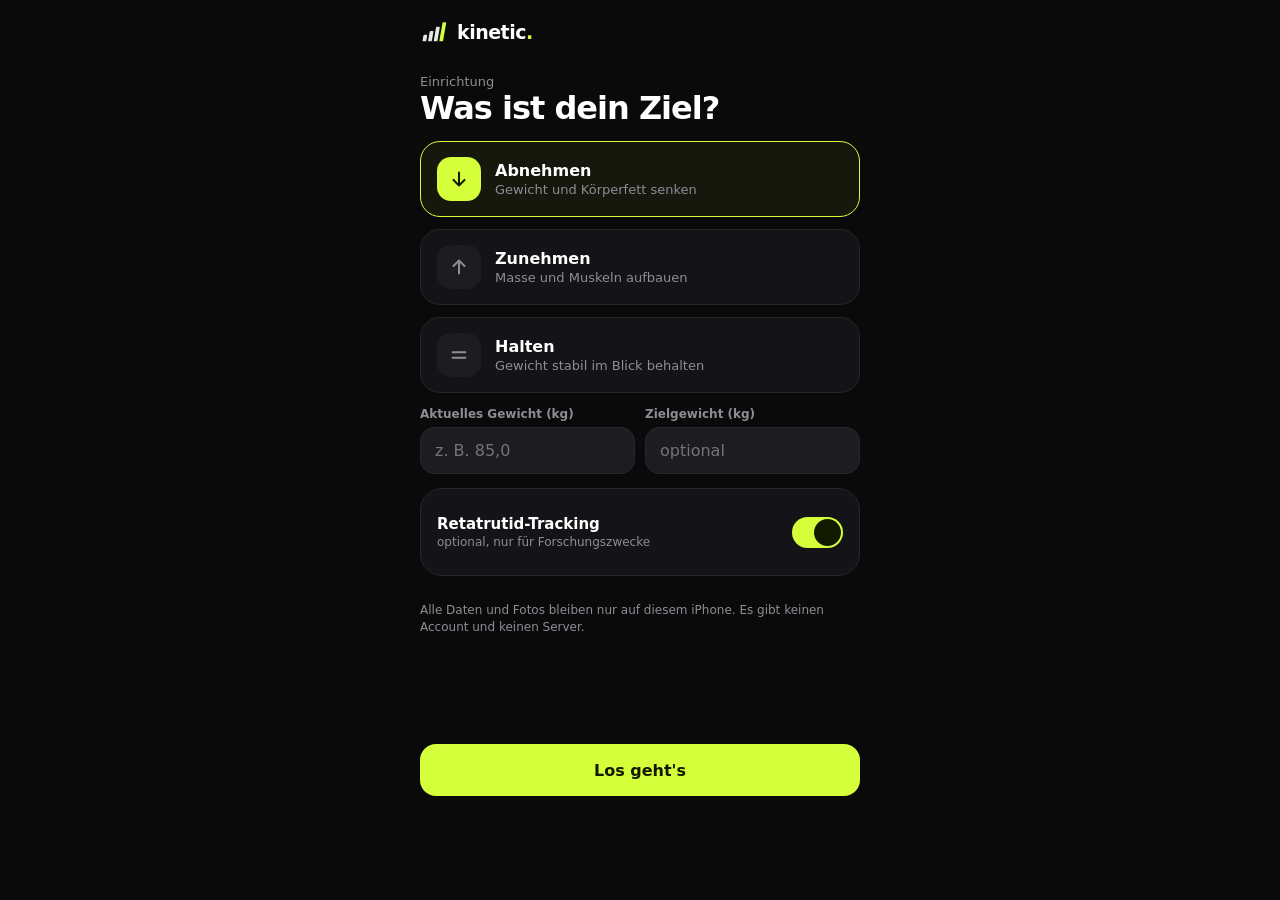
==== index.html @ 8476d857 "Add files via upload" ====
<!doctype html>
<html lang="de">
<head>
<meta charset="utf-8">
<meta name="viewport" content="width=device-width, initial-scale=1, viewport-fit=cover">
<meta name="apple-mobile-web-app-capable" content="yes">
<meta name="mobile-web-app-capable" content="yes">
<meta name="apple-mobile-web-app-status-bar-style" content="black-translucent">
<meta name="apple-mobile-web-app-title" content="Kinetic">
<meta name="theme-color" content="#0A0A0B">
<title>Kinetic</title>
<link rel="manifest" href="manifest.json">
<link rel="apple-touch-icon" href="icons/apple-touch-icon.png">
<link rel="icon" type="image/png" href="icons/icon-192.png">
<link rel="stylesheet" href="styles.css">
</head>
<body>
<div class="bg-glow"></div>
<main id="app"></main>
<nav id="tabs" class="tabbar"></nav>
<div id="sheet"></div>
<input type="file" id="ph-file" accept="image/*" hidden>
<input type="file" id="import-file" accept="application/json,.json" hidden>
<script src="app.js"></script>
</body>
</html>
---- styles.css ----
:root {
  --bg: #0A0A0B;
  --card: #141418;
  --card2: #1C1C21;
  --line: #26262B;
  --text: #FFFFFF;
  --muted: #8D8D95;
  --lime: #D4FF3A;
  --lime-ink: #141A00;
  --danger: #FF6B6B;
  --safe-t: env(safe-area-inset-top, 0px);
  --safe-b: env(safe-area-inset-bottom, 0px);
}

* { box-sizing: border-box; -webkit-tap-highlight-color: transparent; }
html, body {
  margin: 0; background: var(--bg); color: var(--text);
  font-family: -apple-system, BlinkMacSystemFont, "SF Pro Display", "Helvetica Neue", Inter, system-ui, sans-serif;
  -webkit-font-smoothing: antialiased; overscroll-behavior-y: none;
  font-variant-numeric: tabular-nums;
}
body { -webkit-user-select: none; user-select: none; }
input, textarea { -webkit-user-select: text; user-select: text; }
button { font: inherit; color: inherit; border: 0; background: none; cursor: pointer; padding: 0; }
a { color: var(--lime); text-decoration: none; }

input, textarea, select {
  font: inherit; font-size: 16px; color: var(--text); background: var(--card2);
  border: 1px solid var(--line); border-radius: 14px; padding: 13px 14px; width: 100%;
  outline: none; -webkit-appearance: none; appearance: none;
}
input:focus, textarea:focus { border-color: var(--lime); }
textarea { min-height: 110px; resize: vertical; }
input[type="date"] { min-height: 48px; }

.bg-glow {
  position: fixed; inset: 0; pointer-events: none; z-index: -1;
  background: radial-gradient(circle at 100% 0%, rgba(212,255,58,.13), transparent 48%);
}

.screen {
  padding: calc(var(--safe-t) + 18px) 20px calc(104px + var(--safe-b));
  min-height: 100vh; min-height: 100dvh;
  display: flex; flex-direction: column; gap: 14px;
  animation: fade .18s ease-out;
  max-width: 480px; margin: 0 auto;
}
/* Am PC: App als Handy-Spalte in der Mitte anzeigen */
@media (min-width: 600px) {
  .tabbar { max-width: 480px; margin: 0 auto; border-left: 1px solid #1C1C20; border-right: 1px solid #1C1C20; }
  .sheet { max-width: 480px; margin: 0 auto; }
  .toast { bottom: 110px; }
}
.top { display: flex; justify-content: space-between; align-items: center; gap: 12px; margin-bottom: 4px; }
h1 { margin: 0; font-size: 32px; font-weight: 800; letter-spacing: -1px; }
h2 { margin: 0; font-size: 22px; font-weight: 800; letter-spacing: -.5px; }
.sub { font-size: 13px; color: var(--muted); }
.label { font-size: 11px; letter-spacing: 1px; color: var(--muted); font-weight: 600; text-transform: uppercase; }
.muted { color: var(--muted); }
.lime { color: var(--lime); }

.card { background: var(--card); border: 1px solid var(--line); border-radius: 22px; padding: 18px; }
.card.tight { padding: 14px 16px; }
.stack { display: flex; flex-direction: column; gap: 12px; }
.row { display: flex; gap: 10px; align-items: center; }
.between { display: flex; justify-content: space-between; align-items: center; gap: 10px; }

.btn {
  height: 52px; border-radius: 16px; background: var(--lime); color: var(--lime-ink);
  font-weight: 700; font-size: 16px; width: 100%; display: flex; align-items: center; justify-content: center; gap: 8px;
  transition: transform .1s;
}
.btn:active, .icon-btn:active, .tab:active, .chip:active { transform: scale(.97); }
.btn.ghost { background: var(--card2); color: var(--text); border: 1px solid var(--line); }
.btn.danger { background: transparent; color: var(--danger); border: 1px solid #4A2326; }
.btn.small { height: 40px; font-size: 14px; width: auto; padding: 0 16px; border-radius: 12px; }
.btn[disabled] { opacity: .4; }
.icon-btn {
  width: 44px; height: 44px; border-radius: 14px; background: var(--card); border: 1px solid var(--line);
  display: flex; align-items: center; justify-content: center; flex: none;
}
.icon-btn svg { width: 22px; height: 22px; }
.link-btn { color: var(--lime); font-weight: 600; font-size: 14px; min-height: 44px; display: inline-flex; align-items: center; }

/* Hero numbers */
.hero { display: flex; align-items: flex-start; color: var(--lime); }
.hero .n { font-size: 88px; font-weight: 800; letter-spacing: -5px; line-height: .86; }
.hero .p { font-size: 36px; font-weight: 800; line-height: 1; margin-left: 3px; }
.weight-big { display: flex; align-items: baseline; gap: 8px; }
.weight-big input {
  font-size: 54px; font-weight: 800; letter-spacing: -2px; background: none; border: 0; padding: 0;
  width: 100%; color: var(--text); line-height: 1.05;
}
.weight-big span { font-size: 20px; font-weight: 600; color: var(--muted); }

.stats3 { display: grid; grid-template-columns: repeat(3, minmax(0, 1fr)); gap: 10px; }
.stat { background: var(--card); border: 1px solid var(--line); border-radius: 16px; padding: 12px 13px; min-width: 0; }
.stat b { display: block; font-size: 18px; font-weight: 700; white-space: nowrap; }
.stat span { font-size: 12px; color: var(--muted); }
.strip { display: flex; }
.strip > div { flex: 1; min-width: 0; }
.strip > div + div { border-left: 1px solid var(--line); padding-left: 16px; }
.strip b { display: block; font-size: 17px; font-weight: 700; margin-top: 3px; }

.pills { display: flex; gap: 4px; background: var(--card); border-radius: 99px; padding: 4px; border: 1px solid var(--line); }
.pill { height: 34px; padding: 0 13px; border-radius: 99px; font-size: 13px; font-weight: 600; color: var(--muted); }
.pill.on { background: var(--lime); color: var(--lime-ink); }
.seg { display: flex; background: var(--card); border: 1px solid var(--line); border-radius: 14px; padding: 4px; }
.seg button { flex: 1; height: 40px; border-radius: 10px; font-size: 14px; font-weight: 600; color: var(--muted); }
.seg button.on { background: var(--card2); color: var(--text); border: 1px solid var(--line); }

.chips { display: flex; gap: 8px; overflow-x: auto; scrollbar-width: none; margin: 0 -20px; padding: 0 20px; }
.chips::-webkit-scrollbar { display: none; }
.chip {
  flex: none; height: 38px; padding: 0 15px; border-radius: 99px; border: 1px solid var(--line);
  background: var(--card); color: var(--muted); font-size: 13px; font-weight: 600;
}
.chip.on { border-color: var(--lime); color: var(--lime); background: rgba(212,255,58,.08); }

.progress { height: 8px; border-radius: 99px; background: var(--line); overflow: hidden; }
.progress i { display: block; height: 100%; background: var(--lime); border-radius: 99px; }

/* Tab bar */
.tabbar {
  position: fixed; left: 0; right: 0; bottom: 0; z-index: 10; display: flex;
  background: rgba(10,10,11,.86); backdrop-filter: blur(20px); -webkit-backdrop-filter: blur(20px);
  border-top: 1px solid #1C1C20; padding: 6px 6px calc(6px + var(--safe-b));
}
.tabbar:empty { display: none; }
.tab {
  flex: 1; display: flex; flex-direction: column; align-items: center; justify-content: center; gap: 3px;
  font-size: 10.5px; font-weight: 600; color: var(--muted); min-height: 50px;
}
.tab.on { color: var(--lime); }
.tab svg { width: 24px; height: 24px; }

/* Chart */
.chart-wrap { margin: 0 -20px; touch-action: pan-y; }
.chart-wrap svg { display: block; width: 100%; height: auto; }
.mini-chart svg { display: block; width: 100%; height: auto; }

/* Sheets */
.sheet-bg {
  position: fixed; inset: 0; background: rgba(0,0,0,.62); z-index: 20;
  display: flex; align-items: flex-end; animation: fade .2s;
}
.sheet {
  background: #111114; border: 1px solid var(--line); border-bottom: 0;
  border-top-left-radius: 28px; border-top-right-radius: 28px; width: 100%;
  max-height: 92vh; max-height: 92dvh; overflow-y: auto; -webkit-overflow-scrolling: touch;
  padding: 10px 20px calc(24px + var(--safe-b)); animation: up .28s cubic-bezier(.2,.9,.3,1);
  display: flex; flex-direction: column; gap: 14px;
}
.grab { width: 40px; height: 5px; border-radius: 3px; background: #3A3A42; margin: 0 auto 2px; flex: none; }
@keyframes up { from { transform: translateY(100%); } }
@keyframes fade { from { opacity: 0; } }

/* Photos */
.photo-grid { display: grid; grid-template-columns: repeat(3, minmax(0, 1fr)); gap: 8px; }
.ph {
  aspect-ratio: 3 / 4; border-radius: 14px; overflow: hidden; background: var(--card);
  border: 1px solid var(--line); position: relative; display: block; width: 100%;
}
.ph img { width: 100%; height: 100%; object-fit: cover; display: block; }
.ph span {
  position: absolute; left: 6px; bottom: 6px; font-size: 10px; font-weight: 700;
  background: rgba(10,10,11,.78); padding: 3px 7px; border-radius: 99px; color: #fff;
}
.ph.add { border: 1px dashed var(--lime); color: var(--lime); display: flex; flex-direction: column; align-items: center; justify-content: center; gap: 6px; font-size: 12px; font-weight: 600; }
.ph.add svg { width: 24px; height: 24px; }
.compare { display: grid; grid-template-columns: 1fr 1fr; gap: 8px; }
.compare .ph span.after { background: var(--lime); color: var(--lime-ink); }
.viewer img { width: 100%; border-radius: 18px; display: block; max-height: 60vh; object-fit: contain; background: #000; }

.list-row { display: flex; justify-content: space-between; align-items: center; gap: 10px; padding: 12px 0; border-bottom: 1px solid var(--line); font-size: 15px; }
.list-row:last-child { border-bottom: 0; }
.x-btn { width: 36px; height: 36px; border-radius: 10px; color: var(--muted); display: flex; align-items: center; justify-content: center; flex: none; }
.x-btn svg { width: 18px; height: 18px; }

.toast {
  position: fixed; left: 50%; bottom: calc(96px + var(--safe-b)); transform: translateX(-50%);
  background: #fff; color: #0A0A0B; font-weight: 700; font-size: 14px; padding: 12px 18px;
  border-radius: 99px; z-index: 40; animation: fade .2s; white-space: nowrap;
}
.empty { color: var(--muted); font-size: 14px; text-align: center; padding: 22px 10px; line-height: 1.45; }

.switch { width: 51px; height: 31px; border-radius: 16px; background: #3A3A42; position: relative; flex: none; transition: background .2s; }
.switch::after { content: ""; position: absolute; top: 2px; left: 2px; width: 27px; height: 27px; border-radius: 50%; background: #fff; transition: left .2s; }
.switch.on { background: var(--lime); }
.switch.on::after { left: 22px; background: var(--lime-ink); }
.setting { display: flex; justify-content: space-between; align-items: center; gap: 14px; padding: 12px 0; border-bottom: 1px solid var(--line); }
.setting:last-child { border-bottom: 0; }
.setting b { display: block; font-size: 15px; font-weight: 600; }
.setting small { display: block; font-size: 12px; color: var(--muted); margin-top: 2px; }

.goal-opt {
  display: flex; align-items: center; gap: 14px; text-align: left; width: 100%;
  background: var(--card); border: 1px solid var(--line); border-radius: 20px; padding: 15px 16px;
}
.goal-opt.on { border-color: var(--lime); background: rgba(212,255,58,.06); }
.goal-opt .ic { width: 44px; height: 44px; border-radius: 14px; background: var(--card2); display: flex; align-items: center; justify-content: center; color: var(--muted); flex: none; }
.goal-opt.on .ic { background: var(--lime); color: var(--lime-ink); }
.goal-opt .ic svg { width: 22px; height: 22px; }
.goal-opt b { display: block; font-size: 16px; }
.goal-opt small { display: block; font-size: 13px; color: var(--muted); margin-top: 2px; }

.field { display: flex; flex-direction: column; gap: 6px; min-width: 0; }
.field label { font-size: 12px; color: var(--muted); font-weight: 600; }
.grid2 { display: grid; grid-template-columns: repeat(2, minmax(0, 1fr)); gap: 10px; }

.check { width: 34px; height: 34px; border-radius: 50%; border: 2px solid #3A3A42; display: flex; align-items: center; justify-content: center; flex: none; }
.check.done { background: var(--lime); border-color: var(--lime); color: var(--lime-ink); }
.check svg { width: 18px; height: 18px; }
.weekbars { display: flex; gap: 5px; }
.weekbars i { flex: 1; height: 28px; border-radius: 7px; background: var(--line); }
.weekbars i.full { background: var(--lime); }
.weekbars i.part { background: #5E6B24; }

.brand { display: flex; align-items: center; gap: 9px; font-size: 19px; font-weight: 800; letter-spacing: -.5px; }
.brand svg { width: 28px; height: 28px; }
.share-preview { width: 62%; margin: 0 auto; border-radius: 18px; display: block; border: 1px solid var(--line); }
.note { font-size: 12px; color: var(--muted); line-height: 1.45; }
.study h3 { margin: 0; font-size: 16px; }
.study p { margin: 0; font-size: 14px; line-height: 1.45; color: #C9C9CF; white-space: pre-wrap; }
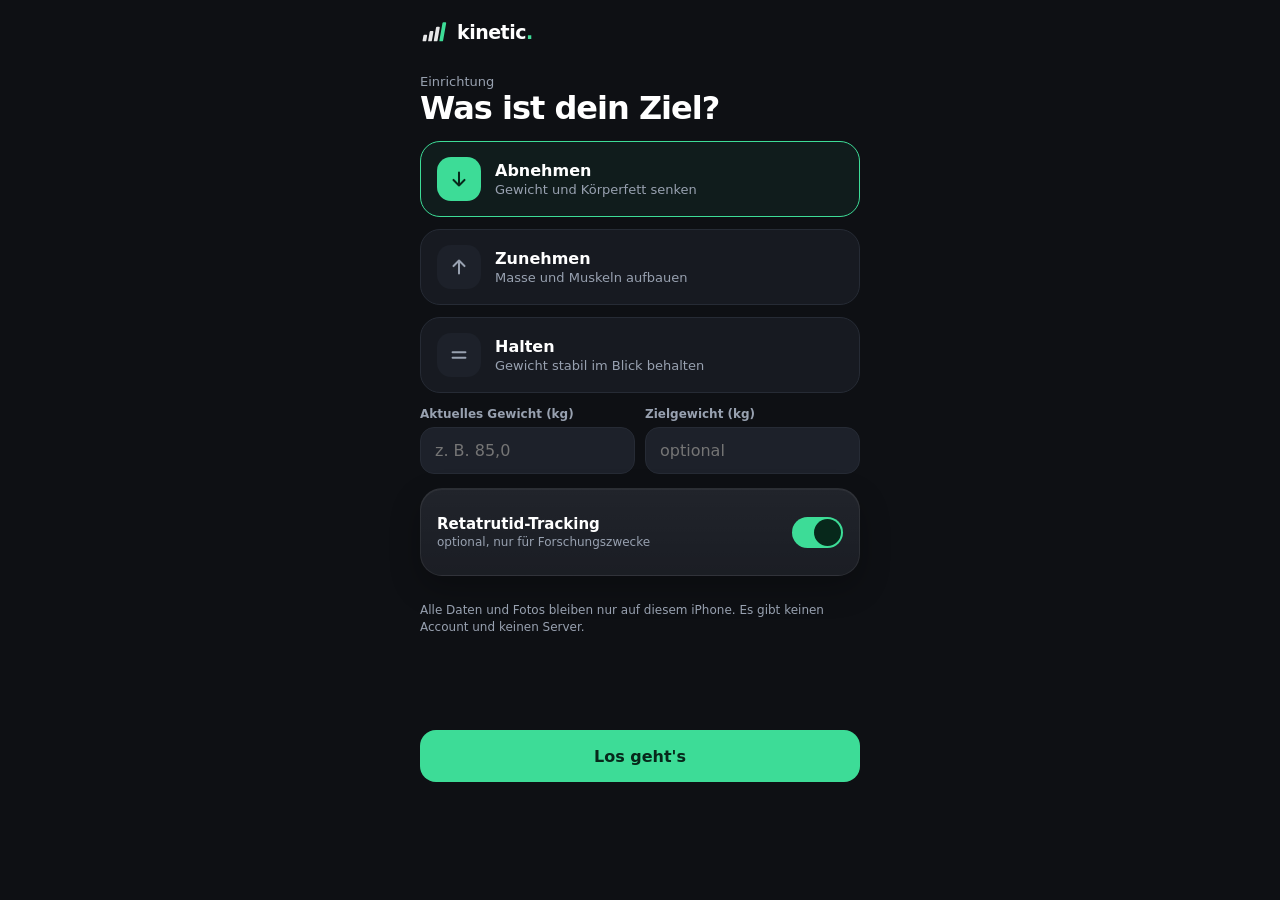
==== commit fe82d6e3: "Home in Mint" ====
--- a/index.html
+++ b/index.html
@@ -7,11 +7,11 @@
 <meta name="mobile-web-app-capable" content="yes">
 <meta name="apple-mobile-web-app-status-bar-style" content="black-translucent">
 <meta name="apple-mobile-web-app-title" content="Kinetic">
-<meta name="theme-color" content="#0A0A0B">
+<meta name="theme-color" content="#0E1014">
 <title>Kinetic</title>
 <link rel="manifest" href="manifest.json">
-<link rel="apple-touch-icon" href="icons/apple-touch-icon.png">
-<link rel="icon" type="image/png" href="icons/icon-192.png">
+<link rel="apple-touch-icon" href="apple-touch-icon.png">
+<link rel="icon" type="image/png" href="icon-192.png">
 <link rel="stylesheet" href="styles.css">
 </head>
 <body>
--- a/styles.css
+++ b/styles.css
@@ -1,12 +1,12 @@
 :root {
-  --bg: #0A0A0B;
-  --card: #141418;
-  --card2: #1C1C21;
-  --line: #26262B;
+  --bg: #0E1014;
+  --card: #171A21;
+  --card2: #1D212A;
+  --line: #262B35;
   --text: #FFFFFF;
-  --muted: #8D8D95;
-  --lime: #D4FF3A;
-  --lime-ink: #141A00;
+  --muted: #98A1B0;
+  --lime: #3DDC97;
+  --lime-ink: #07281B;
   --danger: #FF6B6B;
   --safe-t: env(safe-area-inset-top, 0px);
   --safe-b: env(safe-area-inset-bottom, 0px);
@@ -35,11 +35,11 @@
 
 .bg-glow {
   position: fixed; inset: 0; pointer-events: none; z-index: -1;
-  background: radial-gradient(circle at 100% 0%, rgba(212,255,58,.13), transparent 48%);
+  background: radial-gradient(circle at 100% 0%, rgba(61,220,151,.13), transparent 48%);
 }
 
 .screen {
-  padding: calc(var(--safe-t) + 18px) 20px calc(104px + var(--safe-b));
+  padding: calc(var(--safe-t) + 18px) 20px calc(118px + var(--safe-b));
   min-height: 100vh; min-height: 100dvh;
   display: flex; flex-direction: column; gap: 14px;
   animation: fade .18s ease-out;
@@ -47,7 +47,7 @@
 }
 /* Am PC: App als Handy-Spalte in der Mitte anzeigen */
 @media (min-width: 600px) {
-  .tabbar { max-width: 480px; margin: 0 auto; border-left: 1px solid #1C1C20; border-right: 1px solid #1C1C20; }
+  .tabbar { max-width: 448px; margin: 0 auto; }
   .sheet { max-width: 480px; margin: 0 auto; }
   .toast { bottom: 110px; }
 }
@@ -59,7 +59,17 @@
 .muted { color: var(--muted); }
 .lime { color: var(--lime); }
 
-.card { background: var(--card); border: 1px solid var(--line); border-radius: 22px; padding: 18px; }
+/* Glas-Karten (CapitalFlow-Stil, Kinetic-Farben) */
+.card {
+  background: linear-gradient(180deg, rgba(255,255,255,.045), rgba(255,255,255,.015)), var(--card);
+  border: 1px solid rgba(255,255,255,.07); border-radius: 22px; padding: 18px;
+  box-shadow: inset 0 1px 0 rgba(255,255,255,.05), 0 12px 30px rgba(0,0,0,.25);
+}
+.card.glow {
+  border-color: rgba(61,220,151,.28);
+  background: radial-gradient(120% 90% at 100% 0%, rgba(61,220,151,.16), transparent 55%), linear-gradient(180deg, rgba(255,255,255,.045), rgba(255,255,255,.015)), var(--card);
+  box-shadow: inset 0 1px 0 rgba(255,255,255,.06), 0 16px 40px rgba(61,220,151,.08), 0 12px 30px rgba(0,0,0,.3);
+}
 .card.tight { padding: 14px 16px; }
 .stack { display: flex; flex-direction: column; gap: 12px; }
 .row { display: flex; gap: 10px; align-items: center; }
@@ -94,7 +104,11 @@
 .weight-big span { font-size: 20px; font-weight: 600; color: var(--muted); }
 
 .stats3 { display: grid; grid-template-columns: repeat(3, minmax(0, 1fr)); gap: 10px; }
-.stat { background: var(--card); border: 1px solid var(--line); border-radius: 16px; padding: 12px 13px; min-width: 0; }
+.stat {
+  background: linear-gradient(180deg, rgba(255,255,255,.045), rgba(255,255,255,.015)), var(--card);
+  border: 1px solid rgba(255,255,255,.07); border-radius: 18px; padding: 13px 13px; min-width: 0;
+  box-shadow: inset 0 1px 0 rgba(255,255,255,.05);
+}
 .stat b { display: block; font-size: 18px; font-weight: 700; white-space: nowrap; }
 .stat span { font-size: 12px; color: var(--muted); }
 .strip { display: flex; }
@@ -115,24 +129,34 @@
   flex: none; height: 38px; padding: 0 15px; border-radius: 99px; border: 1px solid var(--line);
   background: var(--card); color: var(--muted); font-size: 13px; font-weight: 600;
 }
-.chip.on { border-color: var(--lime); color: var(--lime); background: rgba(212,255,58,.08); }
+.chip.on { border-color: var(--lime); color: var(--lime); background: rgba(61,220,151,.08); }
 
 .progress { height: 8px; border-radius: 99px; background: var(--line); overflow: hidden; }
 .progress i { display: block; height: 100%; background: var(--lime); border-radius: 99px; }
 
 /* Tab bar */
+/* Schwebende Glas-Leiste */
 .tabbar {
-  position: fixed; left: 0; right: 0; bottom: 0; z-index: 10; display: flex;
-  background: rgba(10,10,11,.86); backdrop-filter: blur(20px); -webkit-backdrop-filter: blur(20px);
-  border-top: 1px solid #1C1C20; padding: 6px 6px calc(6px + var(--safe-b));
+  position: fixed; left: 16px; right: 16px; bottom: calc(10px + var(--safe-b)); z-index: 10;
+  display: flex; gap: 2px; padding: 6px; border-radius: 28px;
+  background: rgba(23,26,33,.72);
+  backdrop-filter: blur(24px) saturate(160%); -webkit-backdrop-filter: blur(24px) saturate(160%);
+  border: 1px solid rgba(255,255,255,.08);
+  box-shadow: inset 0 1px 0 rgba(255,255,255,.07), 0 18px 40px rgba(0,0,0,.55);
 }
 .tabbar:empty { display: none; }
 .tab {
   flex: 1; display: flex; flex-direction: column; align-items: center; justify-content: center; gap: 3px;
-  font-size: 10.5px; font-weight: 600; color: var(--muted); min-height: 50px;
-}
-.tab.on { color: var(--lime); }
-.tab svg { width: 24px; height: 24px; }
+  font-size: 10.5px; font-weight: 600; color: var(--muted); min-height: 54px; border-radius: 22px;
+  transition: background .2s, color .2s;
+}
+.tab.on {
+  color: var(--lime);
+  background: linear-gradient(180deg, rgba(61,220,151,.20), rgba(61,220,151,.08));
+  box-shadow: inset 0 0 0 1px rgba(61,220,151,.25), 0 6px 20px rgba(61,220,151,.18);
+}
+.tab.on svg { filter: drop-shadow(0 0 6px rgba(61,220,151,.6)); }
+.tab svg { width: 23px; height: 23px; }
 
 /* Chart */
 .chart-wrap { margin: 0 -20px; touch-action: pan-y; }
@@ -151,7 +175,7 @@
   padding: 10px 20px calc(24px + var(--safe-b)); animation: up .28s cubic-bezier(.2,.9,.3,1);
   display: flex; flex-direction: column; gap: 14px;
 }
-.grab { width: 40px; height: 5px; border-radius: 3px; background: #3A3A42; margin: 0 auto 2px; flex: none; }
+.grab { width: 40px; height: 5px; border-radius: 3px; background: #3A4150; margin: 0 auto 2px; flex: none; }
 @keyframes up { from { transform: translateY(100%); } }
 @keyframes fade { from { opacity: 0; } }
 
@@ -164,7 +188,7 @@
 .ph img { width: 100%; height: 100%; object-fit: cover; display: block; }
 .ph span {
   position: absolute; left: 6px; bottom: 6px; font-size: 10px; font-weight: 700;
-  background: rgba(10,10,11,.78); padding: 3px 7px; border-radius: 99px; color: #fff;
+  background: rgba(14,16,20,.78); padding: 3px 7px; border-radius: 99px; color: #fff;
 }
 .ph.add { border: 1px dashed var(--lime); color: var(--lime); display: flex; flex-direction: column; align-items: center; justify-content: center; gap: 6px; font-size: 12px; font-weight: 600; }
 .ph.add svg { width: 24px; height: 24px; }
@@ -179,12 +203,12 @@
 
 .toast {
   position: fixed; left: 50%; bottom: calc(96px + var(--safe-b)); transform: translateX(-50%);
-  background: #fff; color: #0A0A0B; font-weight: 700; font-size: 14px; padding: 12px 18px;
+  background: #fff; color: #0E1014; font-weight: 700; font-size: 14px; padding: 12px 18px;
   border-radius: 99px; z-index: 40; animation: fade .2s; white-space: nowrap;
 }
 .empty { color: var(--muted); font-size: 14px; text-align: center; padding: 22px 10px; line-height: 1.45; }
 
-.switch { width: 51px; height: 31px; border-radius: 16px; background: #3A3A42; position: relative; flex: none; transition: background .2s; }
+.switch { width: 51px; height: 31px; border-radius: 16px; background: #3A4150; position: relative; flex: none; transition: background .2s; }
 .switch::after { content: ""; position: absolute; top: 2px; left: 2px; width: 27px; height: 27px; border-radius: 50%; background: #fff; transition: left .2s; }
 .switch.on { background: var(--lime); }
 .switch.on::after { left: 22px; background: var(--lime-ink); }
@@ -197,7 +221,7 @@
   display: flex; align-items: center; gap: 14px; text-align: left; width: 100%;
   background: var(--card); border: 1px solid var(--line); border-radius: 20px; padding: 15px 16px;
 }
-.goal-opt.on { border-color: var(--lime); background: rgba(212,255,58,.06); }
+.goal-opt.on { border-color: var(--lime); background: rgba(61,220,151,.06); }
 .goal-opt .ic { width: 44px; height: 44px; border-radius: 14px; background: var(--card2); display: flex; align-items: center; justify-content: center; color: var(--muted); flex: none; }
 .goal-opt.on .ic { background: var(--lime); color: var(--lime-ink); }
 .goal-opt .ic svg { width: 22px; height: 22px; }
@@ -208,13 +232,13 @@
 .field label { font-size: 12px; color: var(--muted); font-weight: 600; }
 .grid2 { display: grid; grid-template-columns: repeat(2, minmax(0, 1fr)); gap: 10px; }
 
-.check { width: 34px; height: 34px; border-radius: 50%; border: 2px solid #3A3A42; display: flex; align-items: center; justify-content: center; flex: none; }
+.check { width: 34px; height: 34px; border-radius: 50%; border: 2px solid #3A4150; display: flex; align-items: center; justify-content: center; flex: none; }
 .check.done { background: var(--lime); border-color: var(--lime); color: var(--lime-ink); }
 .check svg { width: 18px; height: 18px; }
 .weekbars { display: flex; gap: 5px; }
 .weekbars i { flex: 1; height: 28px; border-radius: 7px; background: var(--line); }
 .weekbars i.full { background: var(--lime); }
-.weekbars i.part { background: #5E6B24; }
+.weekbars i.part { background: #1F5C44; }
 
 .brand { display: flex; align-items: center; gap: 9px; font-size: 19px; font-weight: 800; letter-spacing: -.5px; }
 .brand svg { width: 28px; height: 28px; }
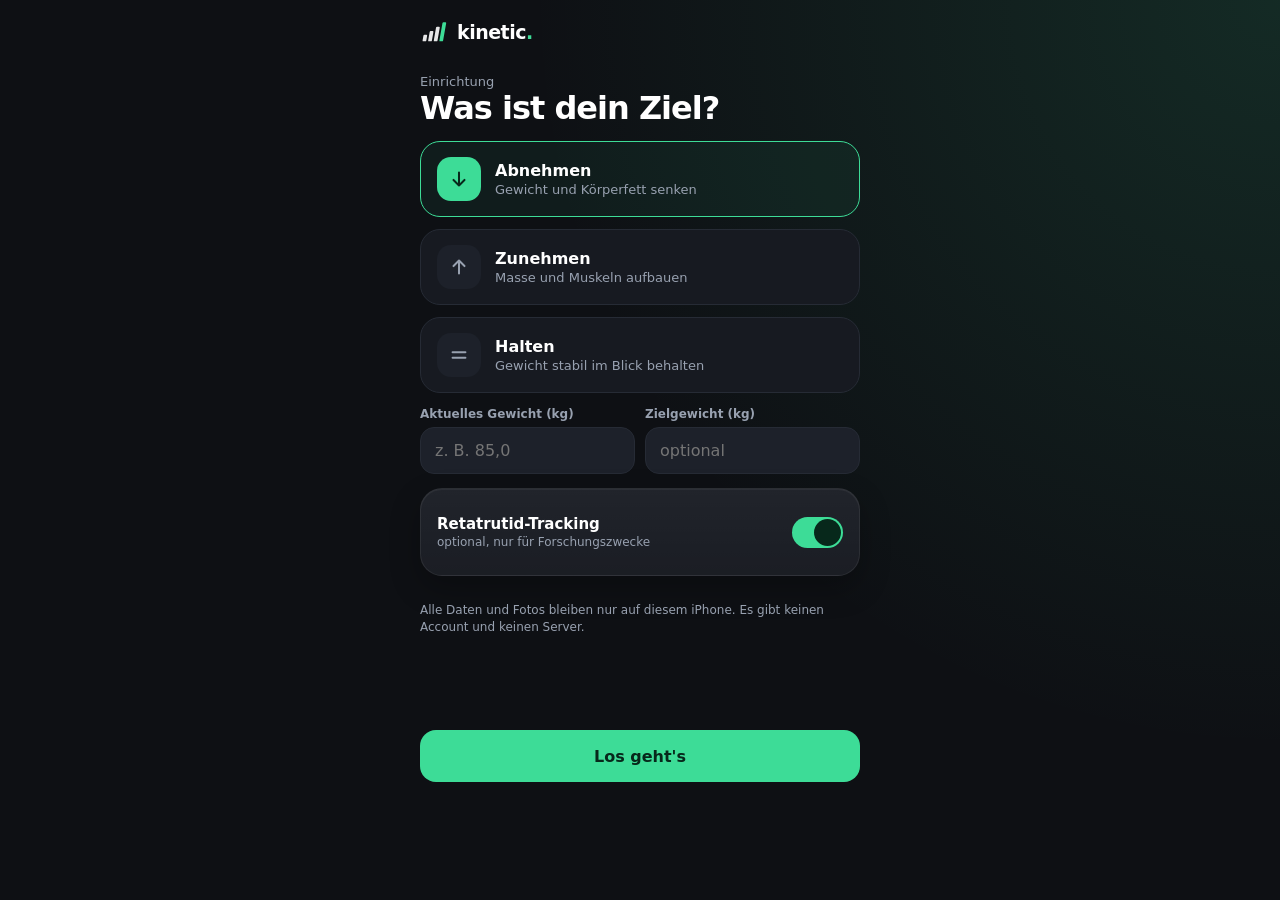
==== commit 99b6213f: "Home: Swipe, Sheets, kein Zoom" ====
--- a/index.html
+++ b/index.html
@@ -2,7 +2,7 @@
 <html lang="de">
 <head>
 <meta charset="utf-8">
-<meta name="viewport" content="width=device-width, initial-scale=1, viewport-fit=cover">
+<meta name="viewport" content="width=device-width, initial-scale=1, maximum-scale=1, user-scalable=no, viewport-fit=cover">
 <meta name="apple-mobile-web-app-capable" content="yes">
 <meta name="mobile-web-app-capable" content="yes">
 <meta name="apple-mobile-web-app-status-bar-style" content="black-translucent">
--- a/styles.css
+++ b/styles.css
@@ -16,10 +16,19 @@
 html, body {
   margin: 0; background: var(--bg); color: var(--text);
   font-family: -apple-system, BlinkMacSystemFont, "SF Pro Display", "Helvetica Neue", Inter, system-ui, sans-serif;
-  -webkit-font-smoothing: antialiased; overscroll-behavior-y: none;
-  font-variant-numeric: tabular-nums;
+  -webkit-font-smoothing: antialiased; overscroll-behavior: none;
+  font-variant-numeric: tabular-nums; -webkit-text-size-adjust: 100%;
+  touch-action: manipulation;          /* kein Doppeltipp-Zoom */
+}
+/* Seite selbst steht fest, nur #app scrollt: kein Gummiband-Effekt */
+html, body { position: fixed; inset: 0; overflow: hidden; height: 100%; }
+#app {
+  position: fixed; inset: 0; overflow-y: auto; overflow-x: hidden;
+  -webkit-overflow-scrolling: touch; overscroll-behavior: none;
 }
 body { -webkit-user-select: none; user-select: none; }
+* { touch-action: manipulation; }
+.chart-wrap, .chart-wrap * { touch-action: pan-y; }
 input, textarea { -webkit-user-select: text; user-select: text; }
 button { font: inherit; color: inherit; border: 0; background: none; cursor: pointer; padding: 0; }
 a { color: var(--lime); text-decoration: none; }
@@ -42,9 +51,13 @@
   padding: calc(var(--safe-t) + 18px) 20px calc(118px + var(--safe-b));
   min-height: 100vh; min-height: 100dvh;
   display: flex; flex-direction: column; gap: 14px;
-  animation: fade .18s ease-out;
   max-width: 480px; margin: 0 auto;
 }
+.screen.in-right { animation: inRight .26s cubic-bezier(.2,.9,.3,1); }
+.screen.in-left { animation: inLeft .26s cubic-bezier(.2,.9,.3,1); }
+.screen.in-fade { animation: fade .18s ease-out; }
+@keyframes inRight { from { transform: translateX(28px); opacity: 0; } }
+@keyframes inLeft { from { transform: translateX(-28px); opacity: 0; } }
 /* Am PC: App als Handy-Spalte in der Mitte anzeigen */
 @media (min-width: 600px) {
   .tabbar { max-width: 448px; margin: 0 auto; }
@@ -175,6 +188,11 @@
   padding: 10px 20px calc(24px + var(--safe-b)); animation: up .28s cubic-bezier(.2,.9,.3,1);
   display: flex; flex-direction: column; gap: 14px;
 }
+.sheet { overscroll-behavior: contain; will-change: transform; }
+.sheet.dragging { animation: none; transition: none; }
+.sheet.snap { animation: none; transition: transform .24s cubic-bezier(.2,.9,.3,1); }
+.sheet-bg.closing { transition: background .24s; background: rgba(0,0,0,0); }
+.grab-zone { padding: 6px 0 4px; margin: -10px -20px 0; touch-action: none; }
 .grab { width: 40px; height: 5px; border-radius: 3px; background: #3A4150; margin: 0 auto 2px; flex: none; }
 @keyframes up { from { transform: translateY(100%); } }
 @keyframes fade { from { opacity: 0; } }
@@ -242,6 +260,8 @@
 
 .brand { display: flex; align-items: center; gap: 9px; font-size: 19px; font-weight: 800; letter-spacing: -.5px; }
 .brand svg { width: 28px; height: 28px; }
+.brand.big { gap: 12px; font-size: 32px; letter-spacing: -1px; }
+.brand.big svg { width: 44px; height: 44px; }
 .share-preview { width: 62%; margin: 0 auto; border-radius: 18px; display: block; border: 1px solid var(--line); }
 .note { font-size: 12px; color: var(--muted); line-height: 1.45; }
 .study h3 { margin: 0; font-size: 16px; }
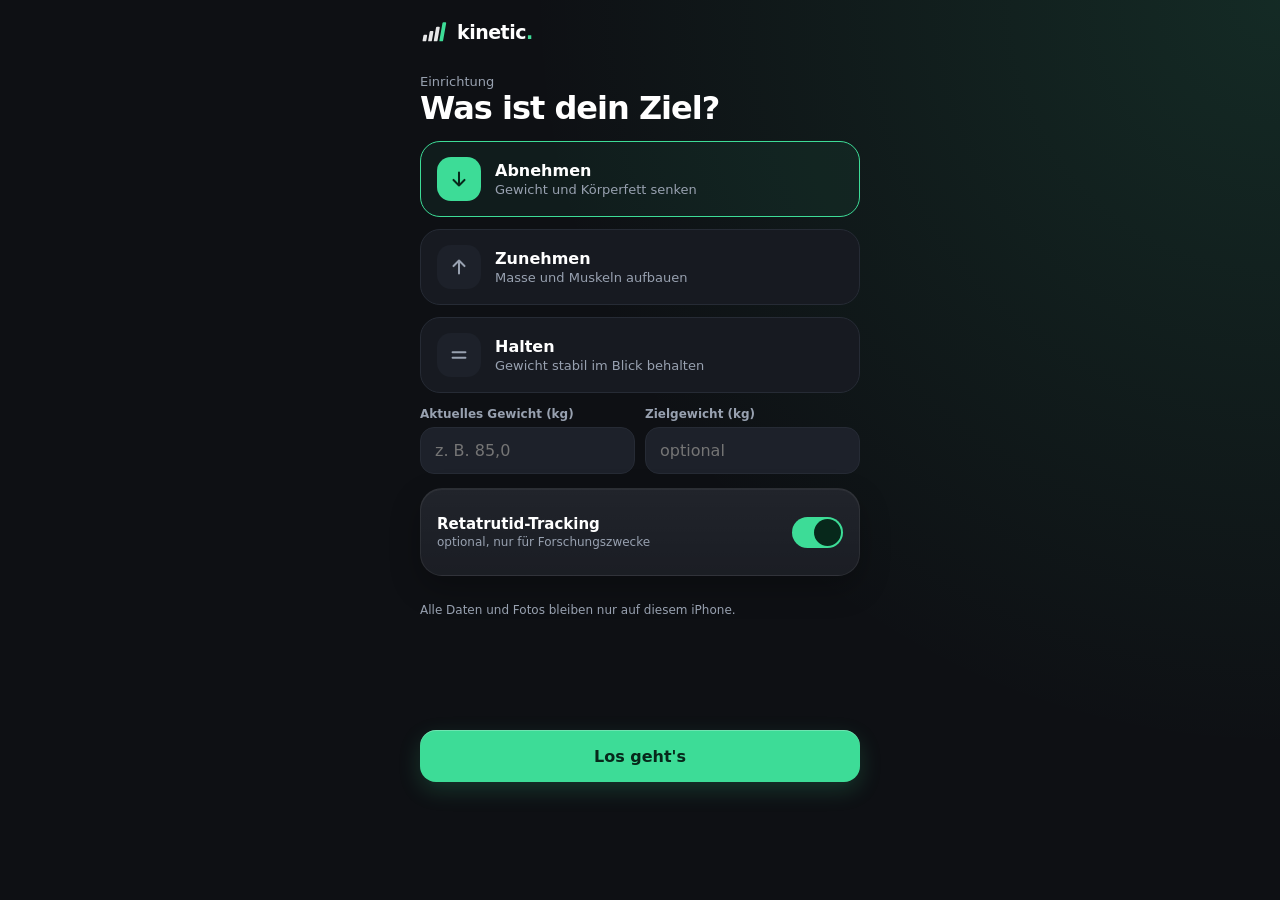
==== commit 76143812: "Accounts: Login mit Einladungscode + automatischer Sync (Supabase, noch nicht verbunden) Co-Authored" ====
--- a/index.html
+++ b/index.html
@@ -12,15 +12,37 @@
 <link rel="manifest" href="manifest.json">
 <link rel="apple-touch-icon" href="apple-touch-icon.png">
 <link rel="icon" type="image/png" href="icon-192.png">
+<!-- Startbild beim Öffnen vom Home-Bildschirm (iOS) -->
+<link rel="apple-touch-startup-image" href="splash/splash-1320x2868.png" media="(device-width: 440px) and (device-height: 956px) and (-webkit-device-pixel-ratio: 3) and (orientation: portrait)">
+<link rel="apple-touch-startup-image" href="splash/splash-1290x2796.png" media="(device-width: 430px) and (device-height: 932px) and (-webkit-device-pixel-ratio: 3) and (orientation: portrait)">
+<link rel="apple-touch-startup-image" href="splash/splash-1206x2622.png" media="(device-width: 402px) and (device-height: 874px) and (-webkit-device-pixel-ratio: 3) and (orientation: portrait)">
+<link rel="apple-touch-startup-image" href="splash/splash-1179x2556.png" media="(device-width: 393px) and (device-height: 852px) and (-webkit-device-pixel-ratio: 3) and (orientation: portrait)">
+<link rel="apple-touch-startup-image" href="splash/splash-1284x2778.png" media="(device-width: 428px) and (device-height: 926px) and (-webkit-device-pixel-ratio: 3) and (orientation: portrait)">
+<link rel="apple-touch-startup-image" href="splash/splash-1170x2532.png" media="(device-width: 390px) and (device-height: 844px) and (-webkit-device-pixel-ratio: 3) and (orientation: portrait)">
+<link rel="apple-touch-startup-image" href="splash/splash-1125x2436.png" media="(device-width: 375px) and (device-height: 812px) and (-webkit-device-pixel-ratio: 3) and (orientation: portrait)">
+<link rel="apple-touch-startup-image" href="splash/splash-828x1792.png" media="(device-width: 414px) and (device-height: 896px) and (-webkit-device-pixel-ratio: 2) and (orientation: portrait)">
+<link rel="apple-touch-startup-image" href="splash/splash-750x1334.png" media="(device-width: 375px) and (device-height: 667px) and (-webkit-device-pixel-ratio: 2) and (orientation: portrait)">
 <link rel="stylesheet" href="styles.css">
+<style>html,body{background:#0E1014}</style>
 </head>
 <body>
+<div id="splash" aria-hidden="true">
+  <svg viewBox="0 0 120 120" width="96" height="96"><g transform="translate(14 0) skewX(-10)">
+    <rect class="sb" x="14" y="72" width="16" height="28" rx="4" fill="#fff" fill-opacity=".9"/>
+    <rect class="sb" x="38" y="56" width="16" height="44" rx="4" fill="#fff" fill-opacity=".9"/>
+    <rect class="sb" x="62" y="38" width="16" height="62" rx="4" fill="#fff" fill-opacity=".9"/>
+    <rect class="sb" x="86" y="18" width="16" height="82" rx="4" fill="#3DDC97"/>
+  </g></svg>
+  <div class="splash-name">kinetic<span>.</span></div>
+</div>
 <div class="bg-glow"></div>
 <main id="app"></main>
 <nav id="tabs" class="tabbar"></nav>
 <div id="sheet"></div>
 <input type="file" id="ph-file" accept="image/*" hidden>
 <input type="file" id="import-file" accept="application/json,.json" hidden>
+<script src="supabase.js"></script>
+<script src="config.js"></script>
 <script src="app.js"></script>
 </body>
 </html>
--- a/styles.css
+++ b/styles.css
@@ -29,6 +29,7 @@
 body { -webkit-user-select: none; user-select: none; }
 * { touch-action: manipulation; }
 .chart-wrap, .chart-wrap * { touch-action: pan-y; }
+#chart, #chart * { touch-action: none; }   /* auf der Chart-Seite: Fingerfahren statt Scrollen */
 input, textarea { -webkit-user-select: text; user-select: text; }
 button { font: inherit; color: inherit; border: 0; background: none; cursor: pointer; padding: 0; }
 a { color: var(--lime); text-decoration: none; }
@@ -62,7 +63,6 @@
 @media (min-width: 600px) {
   .tabbar { max-width: 448px; margin: 0 auto; }
   .sheet { max-width: 480px; margin: 0 auto; }
-  .toast { bottom: 110px; }
 }
 .top { display: flex; justify-content: space-between; align-items: center; gap: 12px; margin-bottom: 4px; }
 h1 { margin: 0; font-size: 32px; font-weight: 800; letter-spacing: -1px; }
@@ -91,13 +91,19 @@
 .btn {
   height: 52px; border-radius: 16px; background: var(--lime); color: var(--lime-ink);
   font-weight: 700; font-size: 16px; width: 100%; display: flex; align-items: center; justify-content: center; gap: 8px;
-  transition: transform .1s;
-}
+  box-shadow: inset 0 1px 0 rgba(255,255,255,.25), 0 8px 22px rgba(61,220,151,.18);
+  transition: transform .12s ease, opacity .12s ease, background .2s ease;
+}
+.btn svg { flex: none; }
 .btn:active, .icon-btn:active, .tab:active, .chip:active { transform: scale(.97); }
-.btn.ghost { background: var(--card2); color: var(--text); border: 1px solid var(--line); }
-.btn.danger { background: transparent; color: var(--danger); border: 1px solid #4A2326; }
+.btn:active { opacity: .9; }
+.btn:focus-visible, .icon-btn:focus-visible { outline: 2px solid rgba(61,220,151,.6); outline-offset: 2px; }
+/* Zweitrangig: dezentes Glas */
+.btn.ghost { background: rgba(255,255,255,.06); color: var(--text); border: 1px solid rgba(255,255,255,.08); box-shadow: inset 0 1px 0 rgba(255,255,255,.05); }
+/* Löschen: rot getönt statt roter Rahmen */
+.btn.danger { background: rgba(255,107,107,.1); color: #FF8080; border: 1px solid rgba(255,107,107,.18); box-shadow: none; }
 .btn.small { height: 40px; font-size: 14px; width: auto; padding: 0 16px; border-radius: 12px; }
-.btn[disabled] { opacity: .4; }
+.btn[disabled] { opacity: .4; box-shadow: none; }
 .icon-btn {
   width: 44px; height: 44px; border-radius: 14px; background: var(--card); border: 1px solid var(--line);
   display: flex; align-items: center; justify-content: center; flex: none;
@@ -178,20 +184,22 @@
 
 /* Sheets */
 .sheet-bg {
-  position: fixed; inset: 0; background: rgba(0,0,0,.62); z-index: 20;
-  display: flex; align-items: flex-end; animation: fade .2s;
+  position: fixed; inset: 0; background: rgba(0,0,0,.55); z-index: 20;
+  display: flex; align-items: flex-end; animation: fade .32s ease;
+  backdrop-filter: blur(2px); -webkit-backdrop-filter: blur(2px);
 }
 .sheet {
   background: #111114; border: 1px solid var(--line); border-bottom: 0;
   border-top-left-radius: 28px; border-top-right-radius: 28px; width: 100%;
   max-height: 92vh; max-height: 92dvh; overflow-y: auto; -webkit-overflow-scrolling: touch;
-  padding: 10px 20px calc(24px + var(--safe-b)); animation: up .28s cubic-bezier(.2,.9,.3,1);
+  padding: 10px 20px calc(24px + var(--safe-b)); animation: up .42s cubic-bezier(.32,.72,0,1);
   display: flex; flex-direction: column; gap: 14px;
 }
-.sheet { overscroll-behavior: contain; will-change: transform; }
+.sheet { overscroll-behavior: contain; }
+.sheet.dragging, .sheet.snap { will-change: transform; }
 .sheet.dragging { animation: none; transition: none; }
-.sheet.snap { animation: none; transition: transform .24s cubic-bezier(.2,.9,.3,1); }
-.sheet-bg.closing { transition: background .24s; background: rgba(0,0,0,0); }
+.sheet.snap { animation: none; transition: transform .3s cubic-bezier(.32,.72,0,1); }
+.sheet-bg.closing { transition: background .3s, backdrop-filter .3s; background: rgba(0,0,0,0); backdrop-filter: none; -webkit-backdrop-filter: none; }
 .grab-zone { padding: 6px 0 4px; margin: -10px -20px 0; touch-action: none; }
 .grab { width: 40px; height: 5px; border-radius: 3px; background: #3A4150; margin: 0 auto 2px; flex: none; }
 @keyframes up { from { transform: translateY(100%); } }
@@ -219,11 +227,22 @@
 .x-btn { width: 36px; height: 36px; border-radius: 10px; color: var(--muted); display: flex; align-items: center; justify-content: center; flex: none; }
 .x-btn svg { width: 18px; height: 18px; }
 
+/* Hinweis oben, wie bei iOS */
 .toast {
-  position: fixed; left: 50%; bottom: calc(96px + var(--safe-b)); transform: translateX(-50%);
-  background: #fff; color: #0E1014; font-weight: 700; font-size: 14px; padding: 12px 18px;
-  border-radius: 99px; z-index: 40; animation: fade .2s; white-space: nowrap;
-}
+  position: fixed; left: 50%; top: calc(var(--safe-t) + 10px); transform: translate(-50%, 0);
+  display: flex; align-items: center; gap: 8px; max-width: calc(100% - 32px);
+  background: rgba(29,33,42,.9); backdrop-filter: blur(20px) saturate(160%); -webkit-backdrop-filter: blur(20px) saturate(160%);
+  border: 1px solid rgba(255,255,255,.1); color: #fff; font-weight: 600; font-size: 14px;
+  padding: 11px 18px 11px 14px; border-radius: 99px; z-index: 120; white-space: nowrap;
+  box-shadow: 0 12px 30px rgba(0,0,0,.45);
+  animation: toastIn .45s cubic-bezier(.32,.72,0,1);
+}
+.toast svg { width: 18px; height: 18px; flex: none; }
+.toast.ok svg { color: var(--lime); }
+.toast.err svg { color: #F5B84B; }
+.toast.out { animation: toastOut .3s ease forwards; }
+@keyframes toastIn { from { transform: translate(-50%, -160%); opacity: 0; } }
+@keyframes toastOut { to { transform: translate(-50%, -160%); opacity: 0; } }
 .empty { color: var(--muted); font-size: 14px; text-align: center; padding: 22px 10px; line-height: 1.45; }
 
 .switch { width: 51px; height: 31px; border-radius: 16px; background: #3A4150; position: relative; flex: none; transition: background .2s; }
@@ -266,3 +285,260 @@
 .note { font-size: 12px; color: var(--muted); line-height: 1.45; }
 .study h3 { margin: 0; font-size: 16px; }
 .study p { margin: 0; font-size: 14px; line-height: 1.45; color: #C9C9CF; white-space: pre-wrap; }
+
+/* Home: kleiner Hero und kompakte Gewichtseingabe */
+.hero.hero-sm .n { font-size: 60px; letter-spacing: -3px; }
+.hero.hero-sm .p { font-size: 26px; }
+.w-compact { gap: 8px; }
+.w-compact .icon-btn { width: 48px; height: 48px; background: var(--bg); font-size: 22px; }
+.w-field { flex: 1; min-width: 0; height: 48px; display: flex; align-items: center; justify-content: center; gap: 4px;
+  background: var(--bg); border: 1px solid var(--line); border-radius: 14px; }
+.w-field:focus-within { border-color: var(--lime); }
+.w-field input { width: 3.6em; font-size: 24px; font-weight: 800; letter-spacing: -.5px; text-align: right; padding: 0; background: none; border: 0; }
+.w-field span { font-size: 14px; font-weight: 600; color: var(--muted); }
+
+/* Home: Gewicht heute */
+.weigh { gap: 14px; }
+.weigh-ic { width: 40px; height: 40px; border-radius: 12px; display: flex; align-items: center; justify-content: center;
+  background: rgba(61,220,151,.12); color: var(--lime); flex: none; }
+.weigh-ic svg { width: 22px; height: 22px; }
+.status-chip { display: inline-flex; align-items: center; gap: 5px; height: 28px; padding: 0 11px; border-radius: 99px;
+  font-size: 12px; font-weight: 700; color: var(--muted); background: var(--card2); border: 1px solid var(--line); }
+.status-chip.on { color: var(--lime); background: rgba(61,220,151,.1); border-color: rgba(61,220,151,.3); }
+.status-chip svg { width: 13px; height: 13px; }
+.weigh-main { display: flex; align-items: center; justify-content: space-between; gap: 10px; padding: 4px 0; }
+.weigh-main .step { width: 54px; height: 54px; border-radius: 50%; background: var(--bg); border: 1px solid var(--line);
+  font-size: 26px; font-weight: 500; display: flex; align-items: center; justify-content: center; flex: none; }
+.weigh-main .step:active { transform: scale(.94); background: var(--card2); }
+.weigh-val { display: flex; align-items: baseline; justify-content: center; gap: 6px; min-width: 0; flex: 1; }
+.weigh-val input { width: 3.3em; font-size: 50px; font-weight: 800; letter-spacing: -2px; text-align: center;
+  padding: 0; background: none; border: 0; line-height: 1.05; }
+.weigh-val span { font-size: 18px; font-weight: 600; color: var(--muted); }
+.weigh-delta { display: flex; justify-content: center; align-items: baseline; gap: 8px; font-size: 14px; margin-top: -6px; }
+.week7 { display: grid; grid-template-columns: repeat(7, minmax(0, 1fr)); gap: 4px; padding: 10px 6px;
+  background: var(--bg); border: 1px solid var(--line); border-radius: 16px; }
+.week7 > div { display: flex; flex-direction: column; align-items: center; gap: 5px; }
+.week7 span { font-size: 11px; color: var(--muted); font-weight: 600; }
+.week7 i { width: 8px; height: 8px; border-radius: 50%; background: var(--line); }
+.week7 .has i { background: var(--lime); }
+.week7 b { font-size: 10.5px; font-weight: 600; color: var(--muted); }
+.week7 .has b { color: var(--text); }
+.week7 .today span { color: var(--lime); }
+.week7 .today i { box-shadow: 0 0 0 3px rgba(61,220,151,.25); }
+
+.demo-pill { align-self: center; height: 30px; padding: 0 14px; border-radius: 99px; font-size: 12px; font-weight: 700;
+  color: #F5B84B; background: rgba(245,184,75,.1); border: 1px solid rgba(245,184,75,.35); margin-bottom: -4px; }
+
+/* Fenster nur aktualisieren, nicht neu einblenden */
+.sheet-bg.stay, .sheet-bg.stay .sheet { animation: none; }
+.share-preview { transition: opacity .2s; }
+.share-preview.updating { opacity: .45; }
+
+/* Chart-Seite */
+.chart-wrap.tight { margin: 0 -6px; }
+.chart-info { min-height: 46px; display: flex; flex-direction: column; gap: 4px; padding: 0 4px; }
+.ci-date { font-size: 13px; color: var(--muted); font-weight: 600; }
+.ci-vals { display: flex; flex-wrap: wrap; gap: 6px 16px; font-size: 13px; color: var(--muted); }
+.ci-vals > div { display: flex; align-items: center; gap: 6px; }
+.ci-vals b { color: var(--text); font-size: 15px; }
+.ci-dot { display: inline-block; width: 8px; height: 8px; border-radius: 50%; }
+.ci-dot.day { background: #fff; }
+.ci-dot.avg { background: var(--lime); }
+.ci-line { display: inline-block; width: 16px; height: 3px; border-radius: 2px; background: var(--lime); }
+.ci-dash { display: inline-block; width: 16px; height: 0; border-top: 2px dashed var(--lime); opacity: .7; }
+.ci-bar { display: inline-block; width: 5px; height: 12px; border-radius: 3px; background: var(--lime); }
+.legend { display: flex; flex-wrap: wrap; justify-content: center; gap: 6px 14px; font-size: 11.5px; color: var(--muted); }
+.legend span { display: inline-flex; align-items: center; gap: 6px; }
+.legend .ci-dot.day { opacity: .6; }
+.grid2 .stat span { display: block; font-size: 11.5px; color: var(--muted); margin-bottom: 4px; }
+.grid2 .stat b { font-size: 17px; }
+
+.w-row, .h-row { display: grid; align-items: center; gap: 8px; padding: 11px 0; border-bottom: 1px solid var(--line); font-size: 14px; }
+.w-row { grid-template-columns: minmax(0, 1.6fr) .8fr .8fr .8fr; }
+.w-row:last-child, .h-row:last-of-type { border-bottom: 0; }
+.w-row > div b, .h-date b { display: block; font-size: 14px; }
+.w-row > div span, .h-date span { display: block; font-size: 11.5px; color: var(--muted); margin-top: 1px; }
+.w-row > :not(:first-child) { text-align: right; font-weight: 600; }
+.h-row { grid-template-columns: minmax(0, 1fr) auto 62px 36px; }
+.h-kg { font-size: 15px; }
+.h-d { text-align: right; font-weight: 600; font-size: 13px; color: var(--muted); }
+.h-d.lime { color: var(--lime); }
+.h-month { font-size: 11px; letter-spacing: 1px; text-transform: uppercase; color: var(--muted); font-weight: 700; padding: 14px 0 2px; }
+
+/* Historie mit Reta-Spalte */
+.h-row.with-mg { grid-template-columns: minmax(0, 1fr) auto 50px 56px 32px; }
+.h-mg { text-align: right; font-size: 12.5px; font-weight: 700; color: var(--lime); }
+.h-head { padding: 10px 0 6px; font-size: 11px; color: var(--muted); font-weight: 600; text-transform: uppercase; letter-spacing: .6px; border-bottom: 1px solid var(--line); }
+
+/* Start-Animation */
+#splash {
+  position: fixed; inset: 0; z-index: 100; display: flex; flex-direction: column; align-items: center; justify-content: center; gap: 18px;
+  background: radial-gradient(circle at 100% 0%, rgba(61,220,151,.13), transparent 48%), #0E1014;
+  transition: opacity .35s ease, transform .35s ease;
+}
+#splash.out { opacity: 0; transform: scale(1.04); pointer-events: none; }
+#splash .sb { transform-box: fill-box; transform-origin: bottom; animation: barUp .5s cubic-bezier(.2,.9,.3,1.2) both; }
+#splash .sb:nth-child(2) { animation-delay: .08s; }
+#splash .sb:nth-child(3) { animation-delay: .16s; }
+#splash .sb:nth-child(4) { animation-delay: .24s; }
+.splash-name { font-size: 40px; font-weight: 800; letter-spacing: -1.5px; color: #fff; animation: fade .5s .25s both; }
+.splash-name span { color: var(--lime); }
+@keyframes barUp { from { transform: scaleY(.15); opacity: .3; } }
+
+/* Zeitraster-Umschalter im Chart */
+.seg.seg-sm { padding: 3px; border-radius: 12px; background: var(--bg); }
+.seg.seg-sm button { height: 32px; font-size: 13px; border-radius: 9px; }
+#hchart, #hchart * { touch-action: pan-y; }
+
+.share-preview { aspect-ratio: 9 / 16; object-fit: cover; animation: fade .3s ease; }
+
+/* Streak mit Flamme */
+.stat.streak { position: relative; overflow: hidden; }
+.streak-top { display: flex; align-items: center; gap: 5px; margin-bottom: 1px; }
+.stat.streak b { font-size: 20px; line-height: 1; }
+.stat.streak span { white-space: nowrap; }
+.flame { width: 22px; height: 27px; flex: none; position: relative; display: block; }
+.flame svg { width: 100%; height: 100%; display: block; overflow: visible; filter: drop-shadow(0 0 5px rgba(255,140,40,.6)); }
+.flame .fo { transform-origin: 50% 95%; transform-box: fill-box; animation: flick 1.8s ease-in-out infinite; }
+.flame .fi { transform-origin: 50% 95%; transform-box: fill-box; animation: flick 1.3s ease-in-out infinite reverse; }
+@keyframes flick {
+  0%, 100% { transform: scale(1, 1) skewX(0); }
+  25% { transform: scale(.96, 1.05) skewX(-2deg); }
+  50% { transform: scale(1.03, .97) skewX(1.5deg); }
+  75% { transform: scale(.98, 1.03) skewX(-1deg); }
+}
+.stat.streak.hot { border-color: rgba(255,140,40,.35);
+  background: radial-gradient(90% 120% at 0% 100%, rgba(255,120,30,.18), transparent 60%), linear-gradient(180deg, rgba(255,255,255,.045), rgba(255,255,255,.015)), var(--card);
+  box-shadow: inset 0 1px 0 rgba(255,255,255,.05), 0 8px 24px rgba(255,120,30,.12); }
+.stat.streak.hot b { background: linear-gradient(180deg, #FFD25A, #FF8A1C); -webkit-background-clip: text; background-clip: text; color: transparent; }
+.stat.streak.cold .flame svg { filter: grayscale(1) brightness(.7); }
+.stat.streak.cold .flame path { animation: none; }
+@media (prefers-reduced-motion: reduce) { .flame path { animation: none !important; } }
+
+/* Einnahme: Gewicht seit erster Einnahme und je Dosis */
+.phases { display: flex; flex-direction: column; margin-top: 4px; border-top: 1px solid var(--line); }
+.ph-head, .ph-row { display: grid; grid-template-columns: 64px 74px minmax(0, 1fr); gap: 10px; align-items: center; }
+.ph-head { font-size: 11px; color: var(--muted); font-weight: 600; text-transform: uppercase; letter-spacing: .6px; padding: 10px 0 4px; }
+.ph-row { padding: 9px 0; border-top: 1px solid rgba(255,255,255,.05); font-size: 14px; }
+.ph-val { position: relative; height: 28px; display: flex; align-items: center; border-radius: 8px; background: var(--bg); overflow: hidden; }
+.ph-val i { position: absolute; left: 0; top: 0; bottom: 0; background: linear-gradient(90deg, rgba(61,220,151,.35), rgba(61,220,151,.15)); border-radius: 8px; }
+.ph-val i.bad { background: linear-gradient(90deg, rgba(245,184,75,.35), rgba(245,184,75,.12)); }
+.ph-val span { position: relative; padding: 0 10px; font-size: 12.5px; font-weight: 700; white-space: nowrap; }
+.hero.hero-sm .p { font-size: 24px; }
+
+/* Bestätigungs-Dialog */
+.cf-bg { position: fixed; inset: 0; z-index: 150; display: flex; align-items: center; justify-content: center; padding: 24px;
+  background: rgba(0,0,0,.55); backdrop-filter: blur(6px); -webkit-backdrop-filter: blur(6px); animation: fade .22s ease; }
+.cf { width: 100%; max-width: 330px; background: #181B22; border: 1px solid rgba(255,255,255,.09); border-radius: 26px;
+  padding: 24px 20px 18px; text-align: center; box-shadow: 0 30px 70px rgba(0,0,0,.6), inset 0 1px 0 rgba(255,255,255,.06);
+  animation: cfIn .32s cubic-bezier(.32,.72,0,1); }
+.cf-ic { width: 52px; height: 52px; border-radius: 16px; margin: 0 auto 14px; display: flex; align-items: center; justify-content: center;
+  background: rgba(61,220,151,.12); color: var(--lime); }
+.cf-ic.danger { background: rgba(255,107,107,.12); color: var(--danger); }
+.cf-ic svg { width: 26px; height: 26px; }
+.cf h3 { margin: 0; font-size: 19px; font-weight: 800; letter-spacing: -.3px; }
+.cf p { margin: 8px 0 0; font-size: 14px; line-height: 1.45; color: var(--muted); }
+.cf-btns { display: grid; grid-template-columns: 1fr 1fr; gap: 10px; margin-top: 20px; }
+.cf-btns .btn { height: 48px; font-size: 15px; }
+.btn.cf-danger { background: var(--danger); color: #2A0606; }
+.cf-bg.out { animation: fadeOut .2s ease forwards; }
+.cf-bg.out .cf { animation: cfOut .2s ease forwards; }
+@keyframes cfIn { from { transform: scale(.92); opacity: 0; } }
+@keyframes cfOut { to { transform: scale(.95); opacity: 0; } }
+@keyframes fadeOut { to { opacity: 0; } }
+
+/* Retatrutid: Texte & Studien */
+.lib-item { display: flex; flex-direction: column; gap: 8px; text-align: left; width: 100%; }
+.lib-item h3 { margin: 0; font-size: 17px; font-weight: 800; letter-spacing: -.3px; line-height: 1.25; }
+.lib-item p { margin: 0; font-size: 14px; line-height: 1.45; color: #B4BAC4; }
+.lib-who { font-size: 13px; color: var(--muted); }
+.lib-more { font-size: 13px; font-weight: 700; color: var(--lime); }
+.lib-type { font-size: 11px; font-weight: 800; letter-spacing: .6px; text-transform: uppercase; padding: 4px 9px; border-radius: 99px;
+  background: rgba(255,255,255,.07); color: #C9CED6; }
+.lib-type.study { background: rgba(61,220,151,.12); color: var(--lime); }
+.lib-box { background: var(--bg); border: 1px solid var(--line); border-radius: 14px; padding: 12px 14px; font-size: 14px; display: flex; flex-direction: column; gap: 4px; }
+.reader { font-size: 15.5px; line-height: 1.6; color: #DDE1E7; -webkit-user-select: text; user-select: text; }
+.reader p { margin: 0 0 12px; }
+.reader ul { margin: 0 0 12px; padding-left: 20px; }
+.reader li { margin-bottom: 4px; }
+.reader a { text-decoration: underline; word-break: break-all; }
+a.btn { text-decoration: none; }
+
+/* Foto-Ansicht */
+.pv-meta { display: flex; justify-content: space-between; align-items: center; gap: 12px; }
+.pv-del { width: 44px; height: 44px; border-radius: 14px; flex: none; display: flex; align-items: center; justify-content: center;
+  background: rgba(255,107,107,.1); color: #FF8080; border: 1px solid rgba(255,107,107,.18); }
+.pv-del svg { width: 20px; height: 20px; }
+.pv-del:active { transform: scale(.95); }
+.pv-role { display: flex; background: var(--bg); border: 1px solid var(--line); border-radius: 14px; padding: 4px; gap: 4px; }
+.pv-role button { flex: 1; height: 44px; border-radius: 10px; font-size: 14px; font-weight: 700; color: var(--muted); display: flex; align-items: center; justify-content: center; gap: 6px; }
+.pv-role button.on { background: rgba(61,220,151,.14); color: var(--lime); box-shadow: inset 0 0 0 1px rgba(61,220,151,.3); }
+.pv-role button svg { width: 15px; height: 15px; }
+
+/* In langen Fenstern nichts zusammenquetschen (z. B. Speichern-Knopf) */
+.sheet > * { flex-shrink: 0; }
+.screen > * { flex-shrink: 0; }
+.viewer img { background: var(--card); }
+
+/* Backup-Erinnerung */
+.backup-card { border-color: rgba(245,184,75,.3); background: radial-gradient(120% 90% at 100% 0%, rgba(245,184,75,.1), transparent 60%), linear-gradient(180deg, rgba(255,255,255,.045), rgba(255,255,255,.015)), var(--card); }
+.bk-ic { width: 40px; height: 40px; border-radius: 12px; display: flex; align-items: center; justify-content: center; background: rgba(245,184,75,.12); color: #F5B84B; flex: none; }
+.bk-ic svg { width: 20px; height: 20px; }
+
+/* Einnahme-Tage */
+.days { display: grid; grid-template-columns: repeat(7, 1fr); gap: 6px; }
+.days button { height: 40px; border-radius: 12px; font-size: 13px; font-weight: 700; color: var(--muted);
+  background: var(--card2); border: 1px solid var(--line); transition: background .2s, color .2s, border-color .2s, transform .12s; }
+.days button:active { transform: scale(.94); }
+.days button.on { background: var(--lime); color: var(--lime-ink); border-color: transparent; }
+.dstat { font-size: 12px; font-weight: 700; padding: 4px 10px; border-radius: 999px; background: var(--card2); color: var(--muted); white-space: nowrap; }
+.dstat.due { background: rgba(61,220,151,.16); color: var(--lime); }
+.dstat.done { color: var(--lime); }
+.dstat.late { background: rgba(245,184,75,.14); color: #F5B84B; }
+
+/* Home: Einnahme fällig */
+.due-banner { display: flex; align-items: center; gap: 12px; width: 100%; text-align: left; padding: 12px 12px 12px 14px;
+  border-radius: 20px; background: linear-gradient(135deg, rgba(61,220,151,.16), rgba(61,220,151,.05)); border: 1px solid rgba(61,220,151,.35);
+  animation: dueIn .45s cubic-bezier(.32,.72,0,1) both; transition: transform .12s; }
+.due-banner:active { transform: scale(.98); }
+.due-banner.late { background: linear-gradient(135deg, rgba(245,184,75,.16), rgba(245,184,75,.05)); border-color: rgba(245,184,75,.35); }
+.due-ic { width: 38px; height: 38px; border-radius: 12px; display: grid; place-items: center; background: var(--lime); color: var(--lime-ink); flex-shrink: 0; }
+.due-banner.late .due-ic { background: #F5B84B; color: #2B1D04; }
+.due-ic svg { width: 20px; height: 20px; }
+.due-txt { flex: 1; min-width: 0; display: flex; flex-direction: column; gap: 2px; }
+.due-txt b { font-size: 15px; }
+.due-txt span { font-size: 13px; color: var(--muted); }
+.due-go { font-size: 13px; font-weight: 700; padding: 8px 12px; border-radius: 12px; background: var(--lime); color: var(--lime-ink); }
+.due-banner.late .due-go { background: #F5B84B; color: #2B1D04; }
+@keyframes dueIn { from { opacity: 0; transform: translateY(-6px); } to { opacity: 1; transform: none; } }
+
+/* IU-Umrechnung */
+.iu-live { display: block; min-height: 16px; margin-top: 6px; font-size: 13px; font-weight: 700; color: var(--lime); }
+.mix-line { display: flex; justify-content: space-between; align-items: center; gap: 10px; width: 100%; text-align: left;
+  padding: 10px 12px; border-radius: 12px; background: var(--card2); border: 1px solid var(--line); font-size: 13px; color: var(--muted); }
+.mix-line span { color: var(--lime); font-weight: 700; flex-shrink: 0; }
+.mix-line:active { transform: scale(.98); }
+.mix-prev { padding: 12px 14px; border-radius: 14px; background: rgba(61,220,151,.1); border: 1px solid rgba(61,220,151,.3); color: var(--lime); font-weight: 700; font-size: 15px; }
+.mix-line small { font-size: 12px; opacity: .7; }
+.conv { font-size: 12px; font-weight: 700; padding: 5px 10px; border-radius: 999px; background: rgba(61,220,151,.12); color: var(--lime); }
+
+/* Ganze Zeile tippbar (Share-Schalter) */
+.row-btn { width: 100%; text-align: left; color: inherit; -webkit-tap-highlight-color: transparent; }
+.row-btn:disabled { opacity: .5; }
+.row-btn .switch { pointer-events: none; }
+/* Vorschau so groß, dass das Teilen-Fenster ohne Scrollen passt */
+.share-preview { width: auto; max-width: 62%; max-height: calc(100dvh - 380px); min-height: 220px; }
+
+/* Login */
+.screen.auth { justify-content: center; min-height: calc(100dvh - 40px); gap: 18px; }
+.auth-head { display: flex; flex-direction: column; align-items: center; gap: 6px; text-align: center; margin-bottom: 6px; }
+.auth-logo svg { width: 64px; height: 64px; }
+.auth-name { font-size: 34px; font-weight: 800; letter-spacing: -.03em; }
+.auth-name span { color: var(--lime); }
+.auth-head .sub { max-width: 280px; }
+.consent { display: flex; gap: 12px; align-items: flex-start; text-align: left; font-size: 12.5px; line-height: 1.45; color: var(--muted); padding: 2px 0; }
+.consent .cb { width: 22px; height: 22px; border-radius: 7px; border: 1.5px solid var(--line); background: var(--card2); flex-shrink: 0; display: grid; place-items: center; color: transparent; transition: background .2s, border-color .2s, color .2s; }
+.consent .cb svg { width: 14px; height: 14px; }
+.consent.on .cb { background: var(--lime); border-color: transparent; color: var(--lime-ink); }
+.auth-err { min-height: 18px; font-size: 13px; font-weight: 600; color: var(--danger, #FF6B6B); text-align: center; }
+.btn.loading { opacity: .6; pointer-events: none; }
